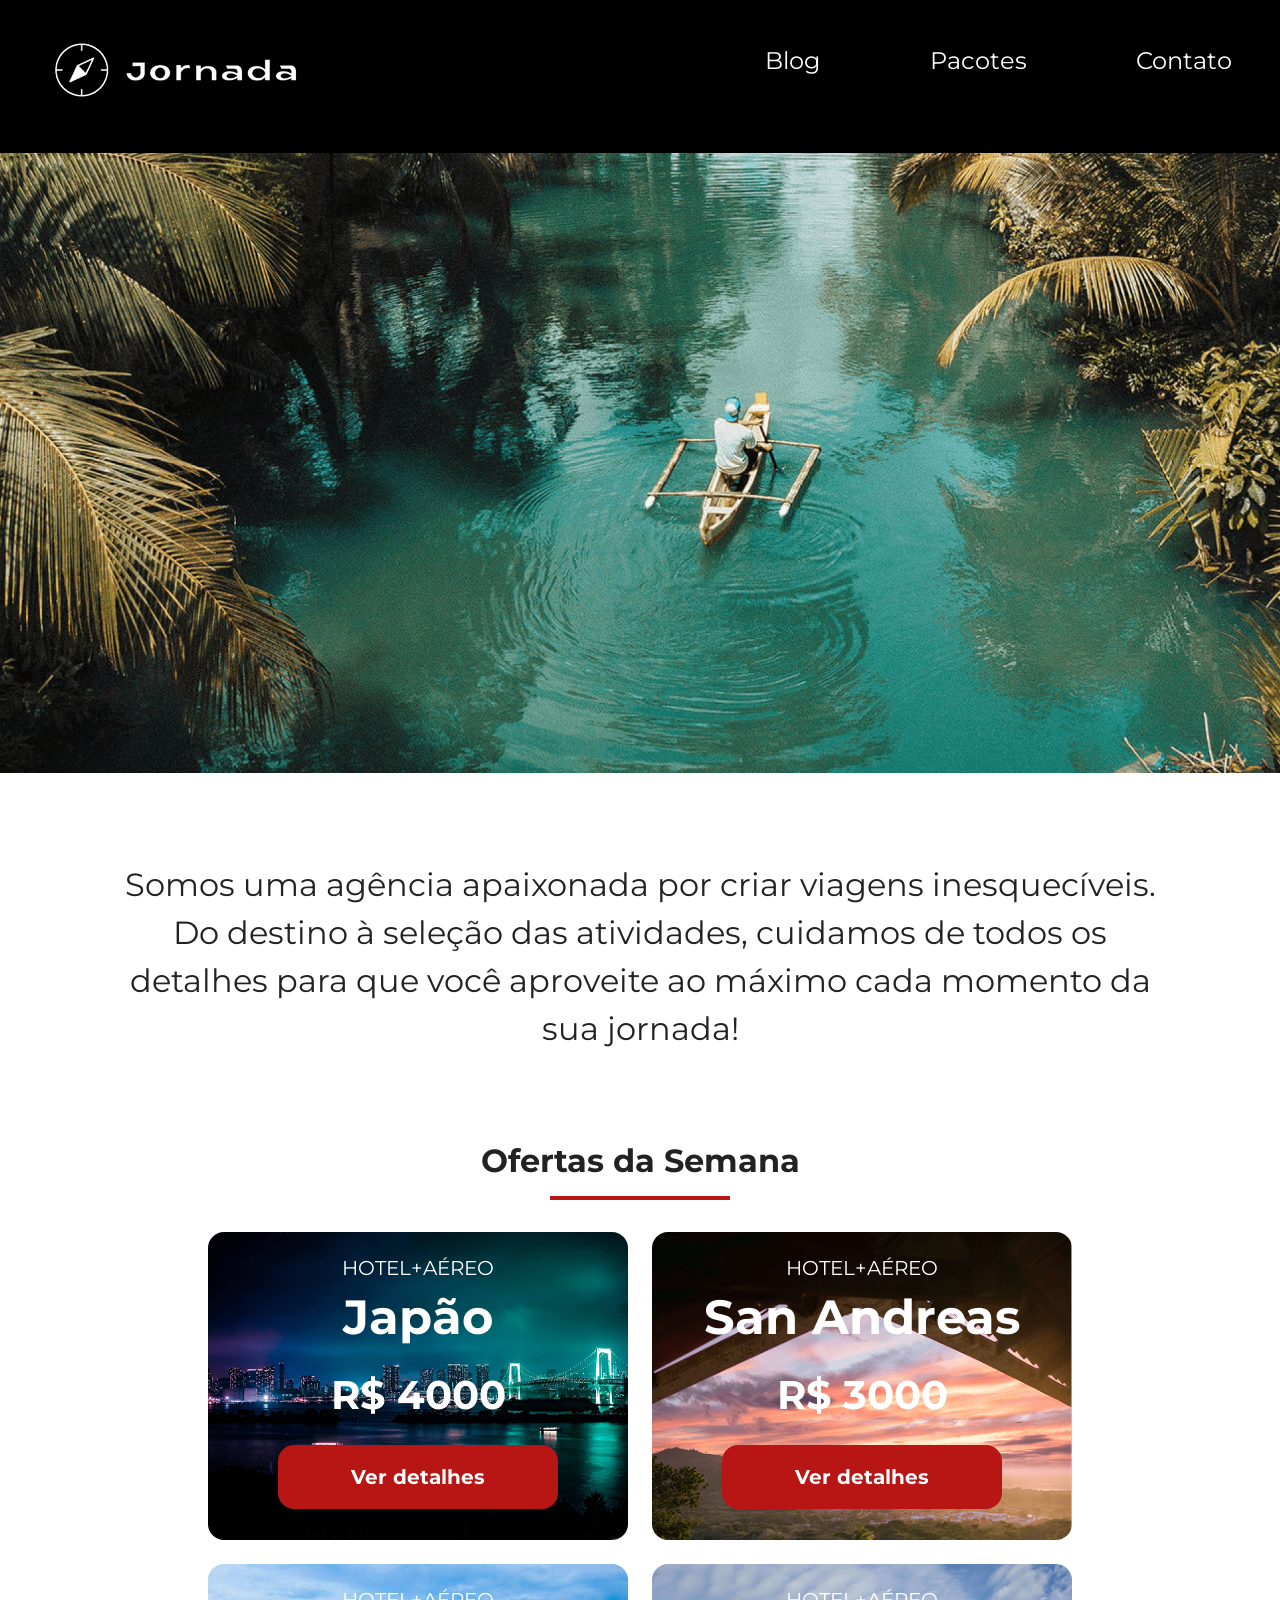
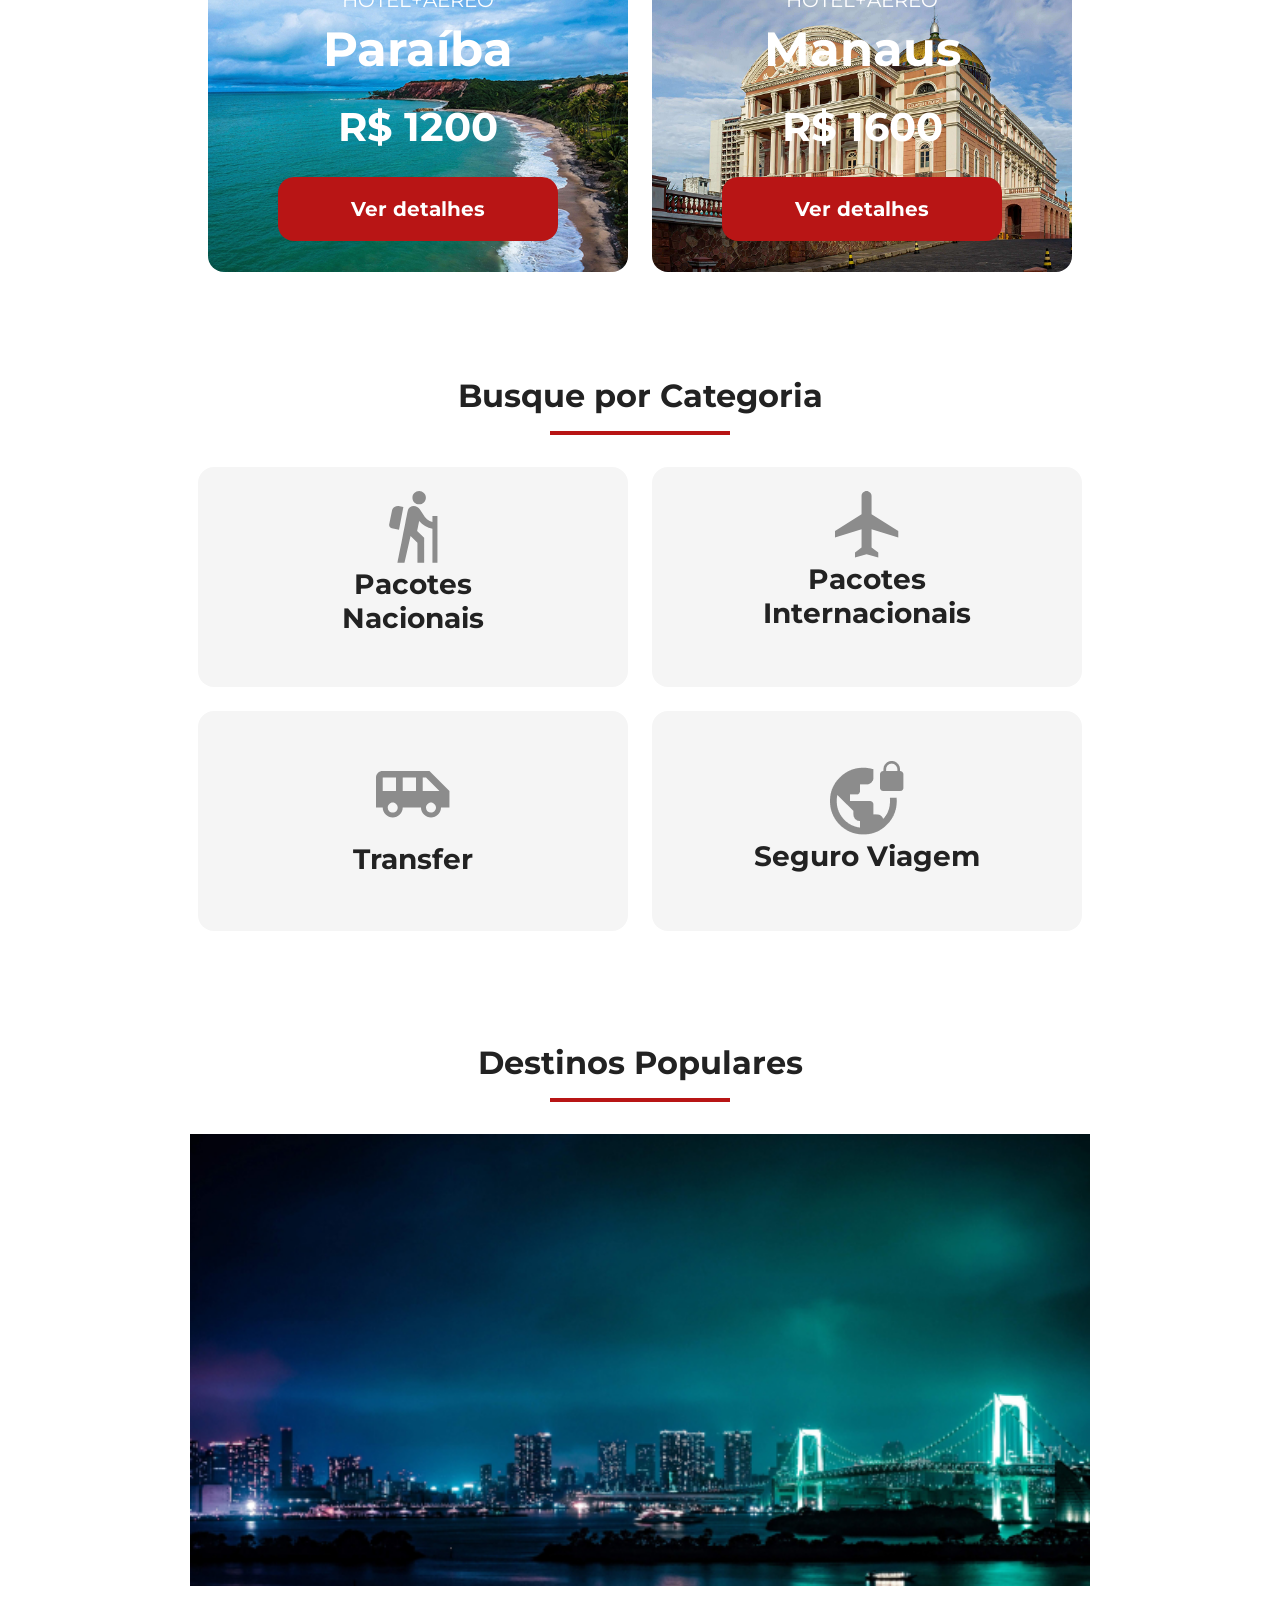
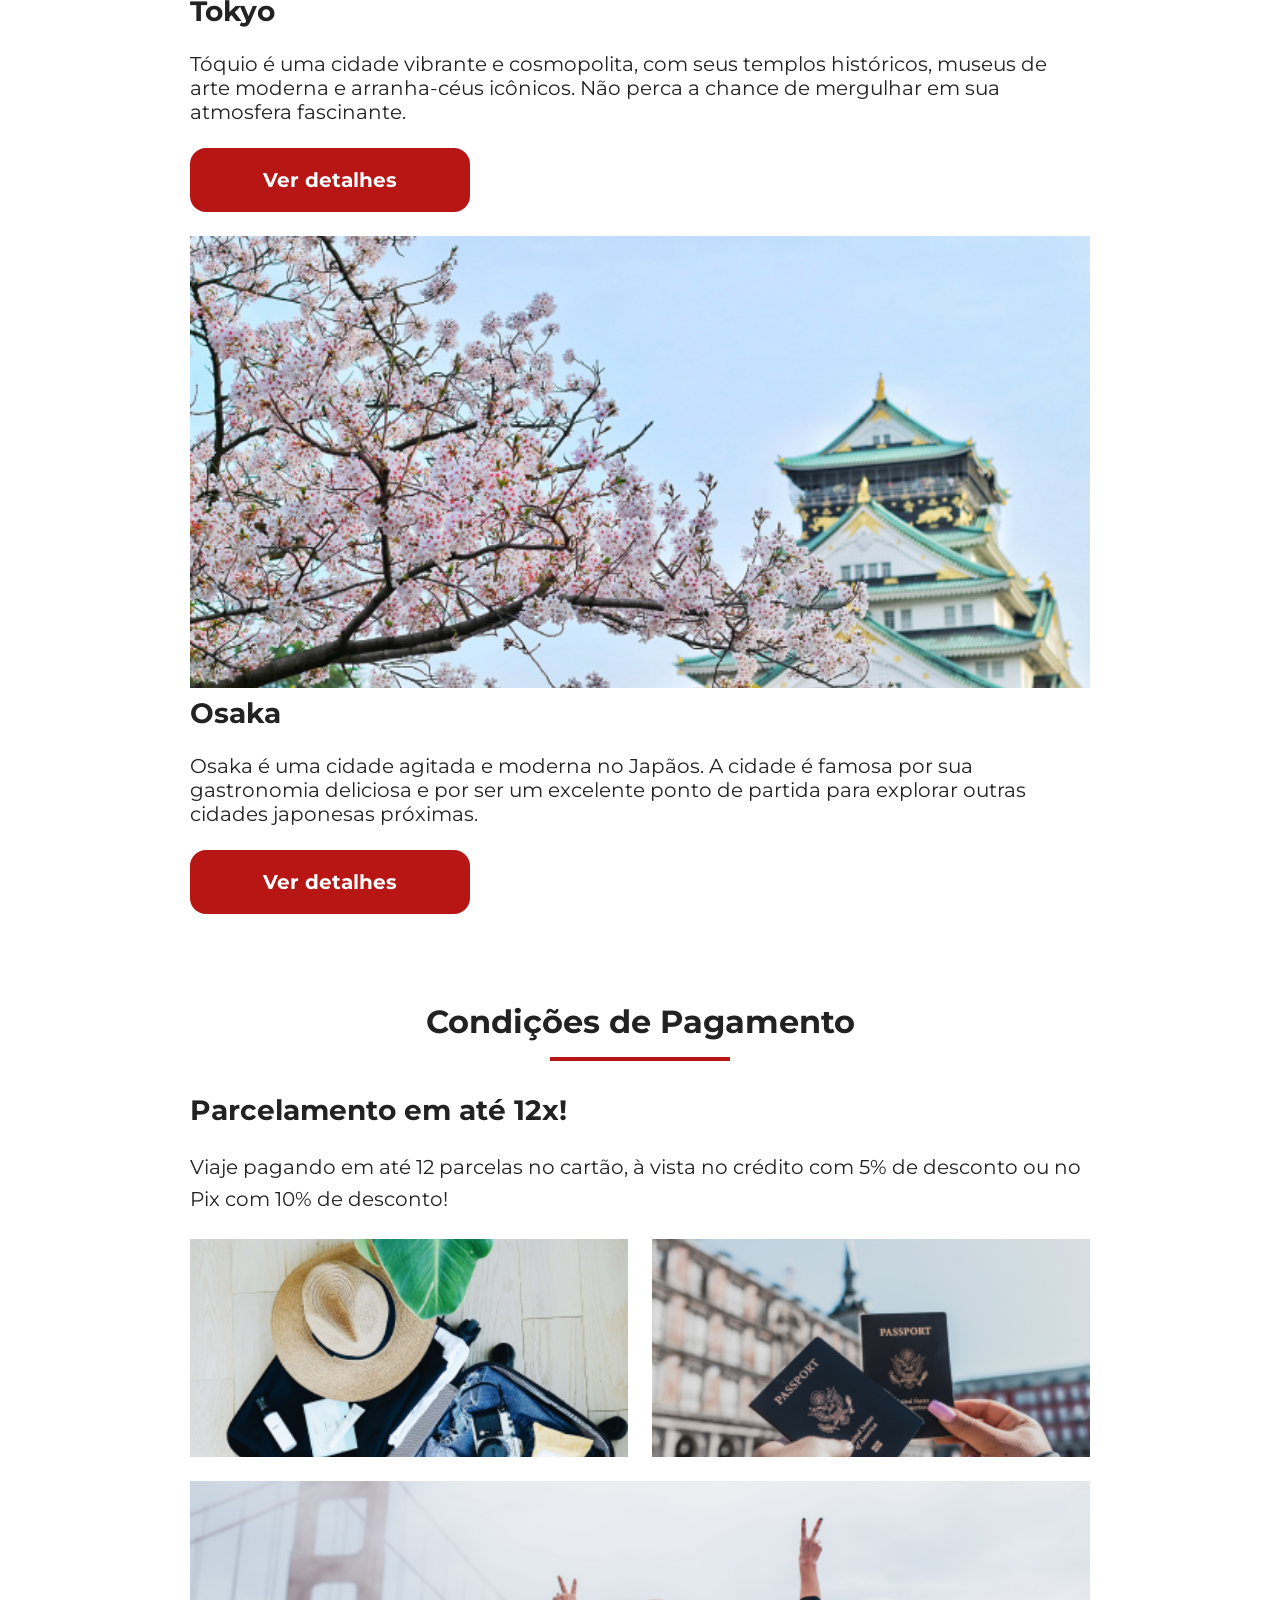
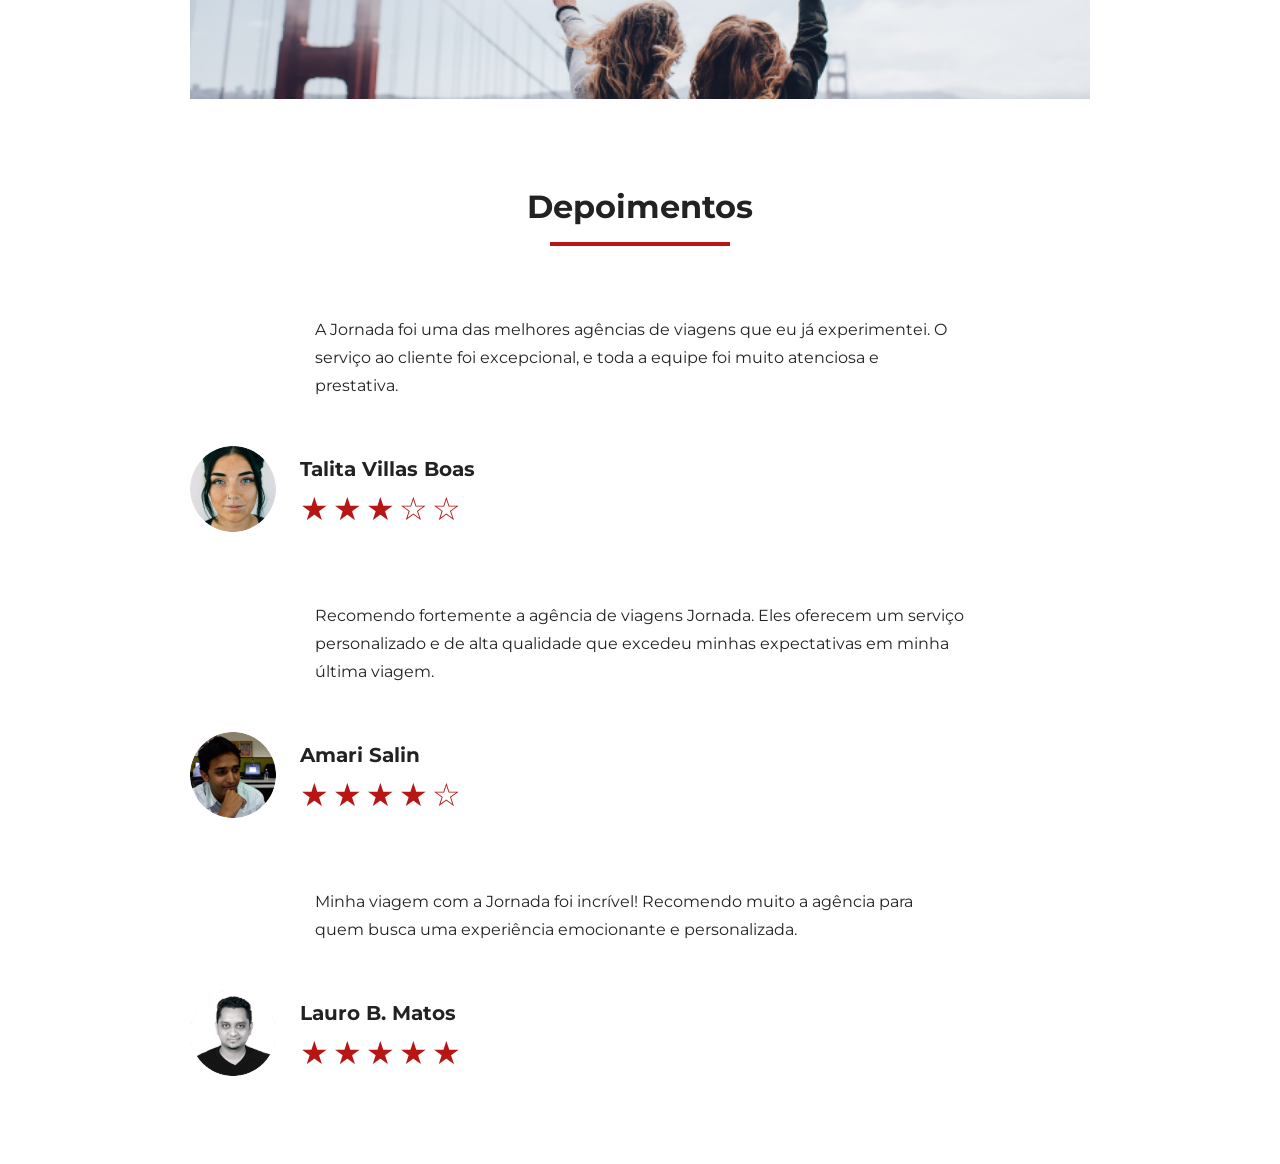
==== index.html @ 27f40245 "finaliza estilos de mobile" ====
<!DOCTYPE html>
<html lang="pt-br">

<head>
    <meta charset="UTF-8" />
    <meta name="viewport" content="width=device-width, initial-scale=1.0" />
    <link rel="preconnect" href="https://fonts.googleapis.com" />
    <link rel="preconnect" href="https://fonts.gstatic.com" crossorigin />
    <link href="https://fonts.googleapis.com/css2?family=Montserrat:ital,wght@0,100..900;1,100..900&display=swap"
        rel="stylesheet" />
    <link rel="stylesheet" href="css/styles.css" />
    <title>Jornada Viagens</title>
</head>

<body>
    <header class="main-header">
        <a class="logo" href="index.html" title="voltar para a página inicial">
            <img class="logo-mobile" src="icons/icon-bussola.png" alt="Bussola do logo jornada viagens na cor branca" />

            <img class="logo-desktop" src="img/Logo-bussola-texto.png" alt="Logo jornada viagens na cor branca" />
        </a>
        <div class="navegation-menu">
            <img src="icons/menu.png" alt="menu" />
            <nav>
                <ul class="navegation-link">
                    <li>
                        <a href="blog.html" target="_blank" title="Acessar blog">Blog</a>
                    </li>
                    <li>
                        <a href="pacotes.html" target="_blank" title="Acessar pacotes de viagem">Pacotes</a>
                    </li>
                    <li>
                        <a href="contato.html" target="_blank" title="Acessar contato">Contato</a>
                    </li>
                </ul>
            </nav>
        </div>
    </header>
    <section class="hero">
        <div class="hero-img"></div>
        <h2>
            Somos uma agência apaixonada por criar viagens inesquecíveis. Do destino
            à seleção das atividades, cuidamos de todos os detalhes para que você
            aproveite ao máximo cada momento da sua jornada!
        </h2>
    </section>
    <section class="offers">
        <div class="section-title">
            <h2>Ofertas da Semana</h2>
            <hr />
        </div>
        <div class="offers-cards">
            <article class="card japao">
                <header>
                    <p>HOTEL+AÉREO</p>
                    <h3>
                        Japão <br />
                        <span>R$ 4000</span>
                    </h3>
                </header>
                <footer>
                    <a href="#" class="button">Ver detalhes</a>
                </footer>
            </article>
            <article class="card san-andreas">
                <header>
                    <p>HOTEL+AÉREO</p>
                    <h3>
                        San Andreas <br />
                        <span>R$ 3000</span>
                    </h3>
                </header>
                <footer>
                    <a href="#" class="button">Ver detalhes</a>
                </footer>
            </article>
            <article class="card paraiba">
                <header>
                    <p>HOTEL+AÉREO</p>
                    <h3>
                        Paraíba <br />
                        <span>R$ 1200</span>
                    </h3>
                </header>
                <footer>
                    <a href="#" class="button">Ver detalhes</a>
                </footer>
            </article>
            <article class="card manaus">
                <header>
                    <p>HOTEL+AÉREO</p>
                    <h3>
                        Manaus <br />
                        <span>R$ 1600</span>
                    </h3>
                </header>
                <footer>
                    <a href="#" class="button">Ver detalhes</a>
                </footer>
            </article>
        </div>
    </section>
    <section class="categories">
        <div class="section-title">
            <h2>Busque por Categoria</h2>
            <hr />
        </div>
        <div class="categories-cards">
            <a class="card" href="#" target="_blank" title="Busque pela categoria Pacotes Nacionais">
                <img src="./icons/icon - pacotes nacionais.svg"
                    alt="ícone cinza representando uma pessoa fazendo tracking">
                <h3 class="content-title">
                    Pacotes <br />
                    Nacionais
                </h3>
            </a>

            <a class="card" href="#" target="_blank" title="Busque pela categoria Pacotes Internacionais">
                <img src="./icons/icon - pacotes interacionais.svg" alt="ícone cinza representando um avião">
                <h3 class="content-title">
                    Pacotes <br />
                    Internacionais
                </h3>
            </a>

            <a class="card single-line transfer" href="#" target="_blank" title="Busque pela categoria Transfer">
                <img src="./icons/icon - transfer.svg" alt="ícone cinza representando um ônibus" />
                <h3 class="content-title">Transfer</h3>
            </a>

            <a class="card single-line" href="#" target="_blank" title="Busque pela categoria Seguro Viagem">
                <img src="./icons/icon - seguro viagem.png"
                    alt="ícone cinza representando o planeta terra com um cadeado" />
                <h3 class="content-title">Seguro Viagem</h3>
            </a>
            <div>
    </section>
    <section class="destinations">
        <div class="section-title">
            <h2>Destinos Populares</h2>
            <hr />
        </div>
        <div class="destinations-cards">
            <article class="card tokyo">
                <header>
                    <div class="img-card"></div>
                    <h4>Tokyo</h4>
                </header>
                <p>Tóquio é uma cidade vibrante e cosmopolita, com seus templos históricos, museus de arte
                    moderna e arranha-céus icônicos. Não perca a chance de mergulhar em sua atmosfera
                    fascinante.</p>
                <footer>
                    <a href="#" class="button" target="_blank" title="Veja mais detalhes do destino Tokyo">Ver
                        detalhes</a>
                </footer>
            </article>

            <article class="card osaka">
                <header>
                    <div class="img-card"></div>
                    <h4>Osaka</h4>
                </header>
                <p>Osaka é uma cidade agitada e moderna no Japãos. A cidade é famosa por sua gastronomia deliciosa e por
                    ser um excelente ponto de partida para explorar outras cidades japonesas próximas.</p>
                <footer>
                    <a href="#" class="button" target="_blank" title="Veja mais detalhes do destino Osaka">Ver
                        detalhes</a>
                </footer>
            </article>
        </div>
    </section>
    <section class="payments">
        <div class="section-title">
            <h2>Condições de Pagamento</h2>
            <hr />
        </div>
        <div class="content-container">
            <div class="text-content">
                <h3 class="content-title">Parcelamento em até 12x!</h3>
                <p class="content-text">Viaje pagando em até 12 parcelas no cartão, à vista no crédito com 5% de
                    desconto ou
                    no Pix com 10% de
                    desconto! </p>
            </div>
            <div class="image-gallery">
                <div class="image first"></div>
                <div class="image second"></div>
                <div class="image third colspan-2"></div>
            </div>
        </div>
    </section>
    <section class="testimonials">
        <div class="section-title">
            <h2>Depoimentos</h2>
            <hr />
        </div>
        <div class="testimonial-container">
            <article>
                <header>
                    <p>A Jornada foi uma das melhores agências de viagens que eu já experimentei. O serviço ao cliente
                        foi excepcional, e toda a equipe foi muito atenciosa e prestativa.</p>
                </header>
                <footer>
                    <img src="./img/profile-1.png" alt="Foto perfil Talita Villas Boas">
                    <div class="profile-content">
                        <h4>Talita Villas Boas</h4>
                        <div class="rating">
                            <span class="star">★</span>
                            <span class="star">★</span>
                            <span class="star">★</span>
                            <span class="star">☆</span>
                            <span class="star">☆</span>
                        </div>
                    </div>
                </footer>
            </article>
            <article>
                <header>
                    <p>Recomendo fortemente a agência de viagens Jornada. Eles oferecem um serviço personalizado e de
                        alta qualidade que excedeu minhas expectativas em minha última viagem.</p>
                </header>
                <footer>
                    <img src="./img/profile-2.png" alt="Foto perfil Amari Salin">
                    <div class="profile-content">
                        <h4>Amari Salin</h4>
                        <div class="rating">
                            <span class="star">★</span>
                            <span class="star">★</span>
                            <span class="star">★</span>
                            <span class="star">★</span>
                            <span class="star">☆</span>
                        </div>
                    </div>
                </footer>
            </article>
            <article>
                <header>
                    <p>Minha viagem com a Jornada foi incrível! Recomendo muito a agência para quem busca uma
                        experiência emocionante e personalizada.</p>
                </header>
                <footer>
                    <img src="./img/profile-3.png" alt="Foto perfil Lauro B. Matos">
                    <div class="profile-content">
                        <h4>Lauro B. Matos</h4>
                        <div class="rating">
                            <span class="star">★</span>
                            <span class="star">★</span>
                            <span class="star">★</span>
                            <span class="star">★</span>
                            <span class="star">★</span>
                        </div>
                    </div>
                </footer>
            </article>
        </div>
    </section>
    <script src="js/script.js"></script>
</body>

</html>
---- css/styles.css ----
@import url(global.css);
@import url(header.css);
@import url(hero.css);
@import url(offers.css);
@import url(categories.css);
@import url(destinations.css);
@import url(payment.css);
@import url(testimonials.css);
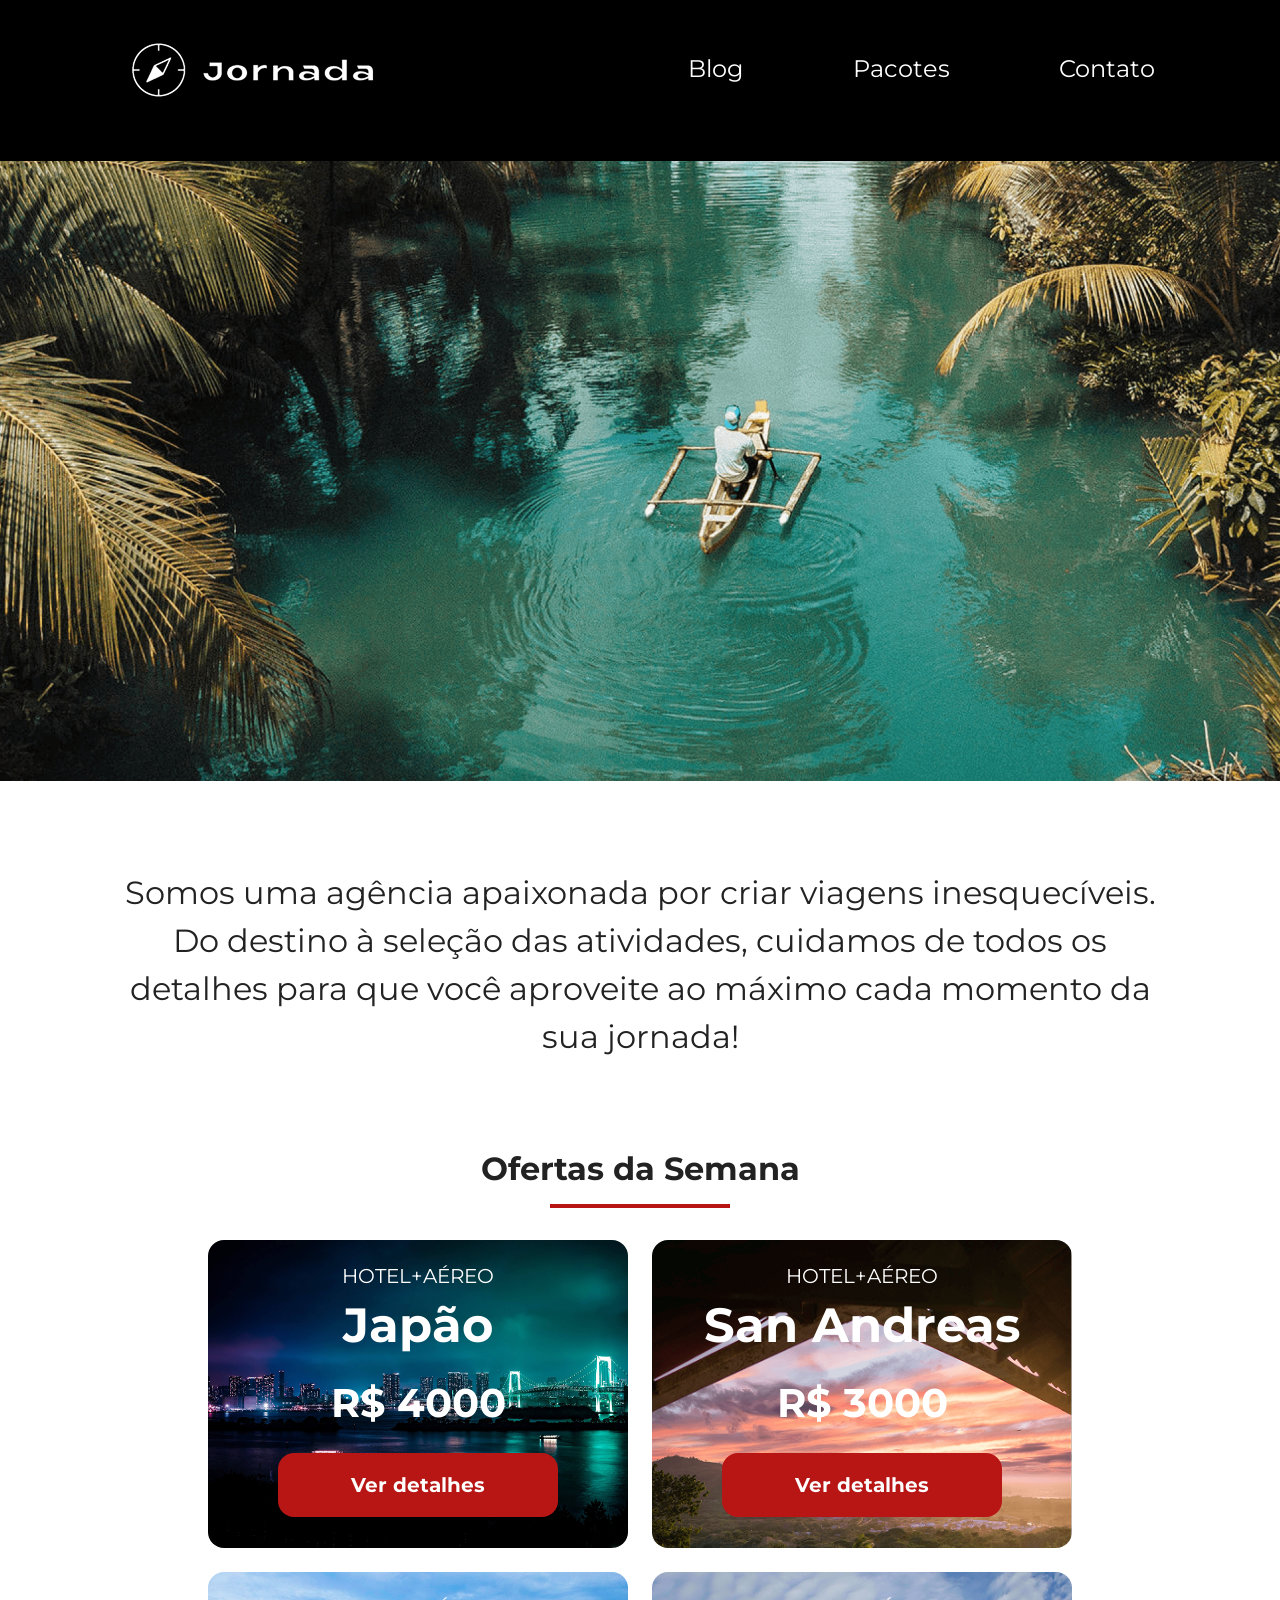
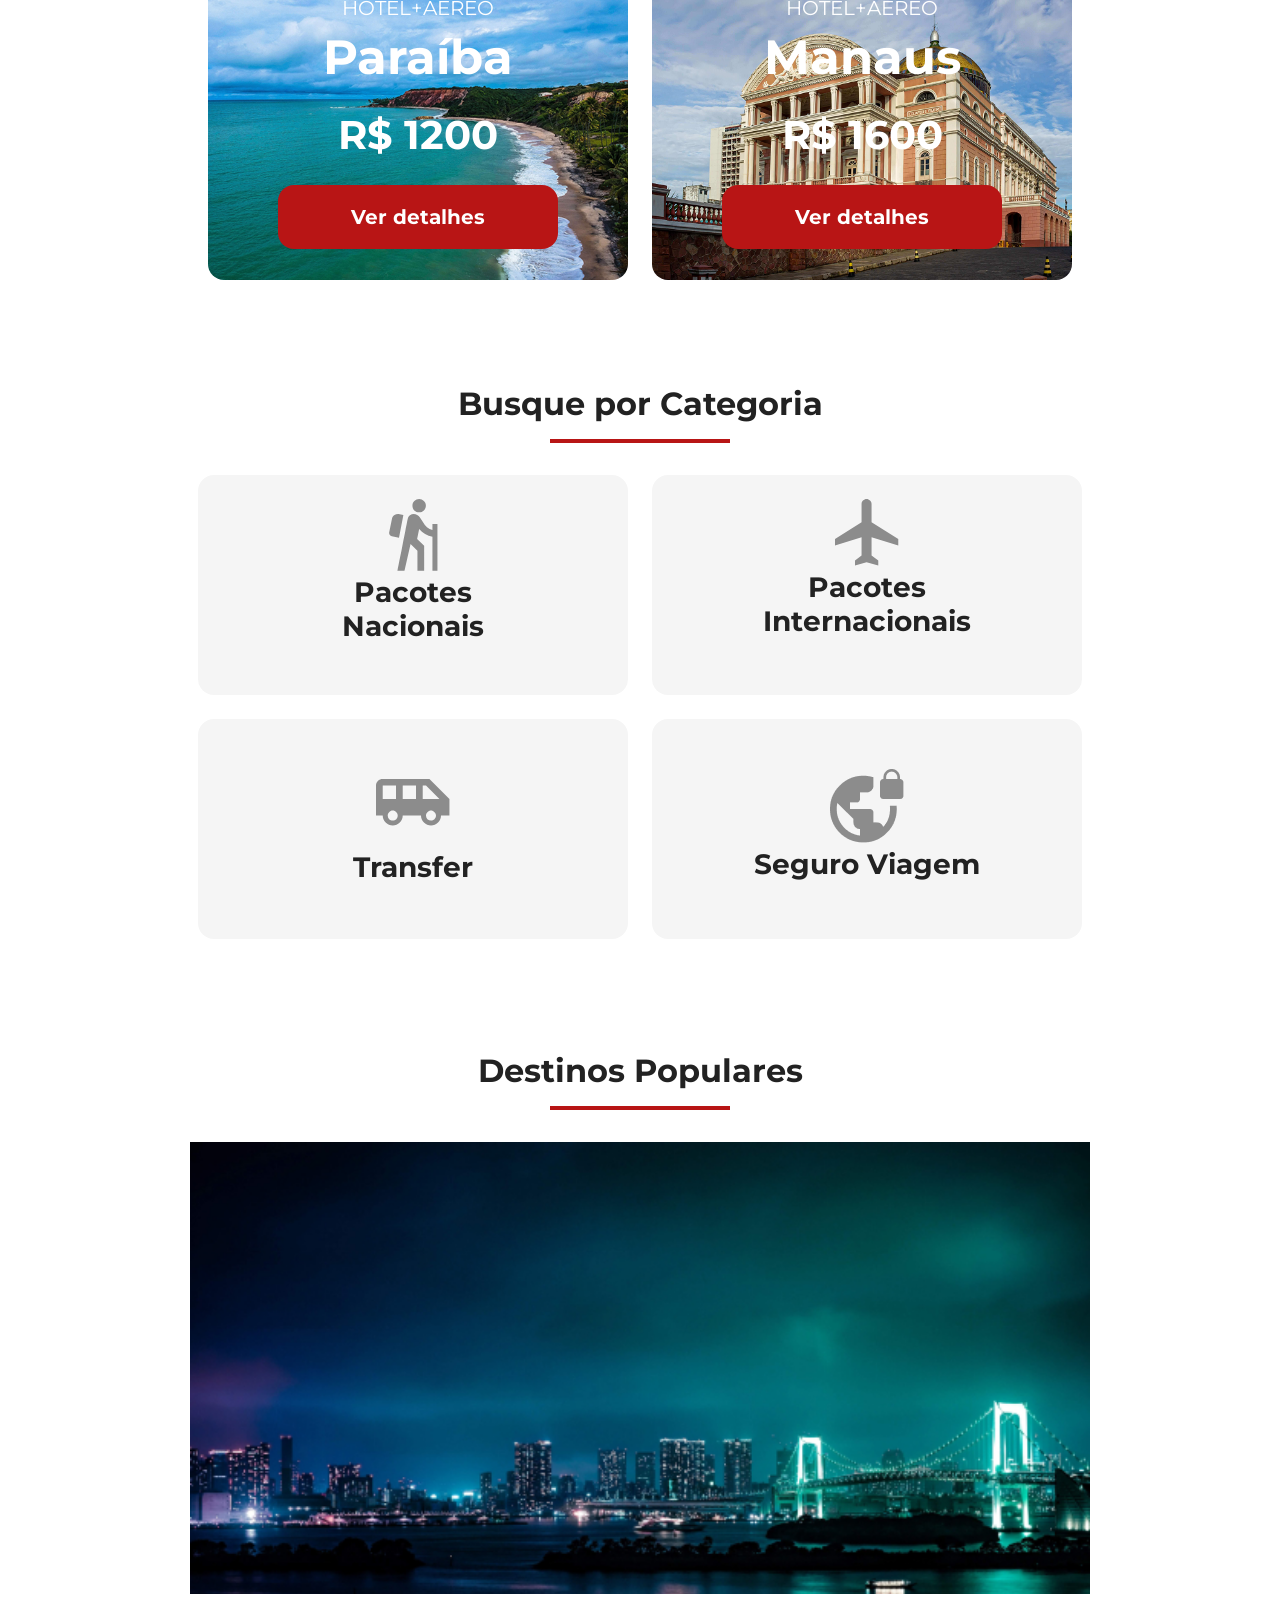
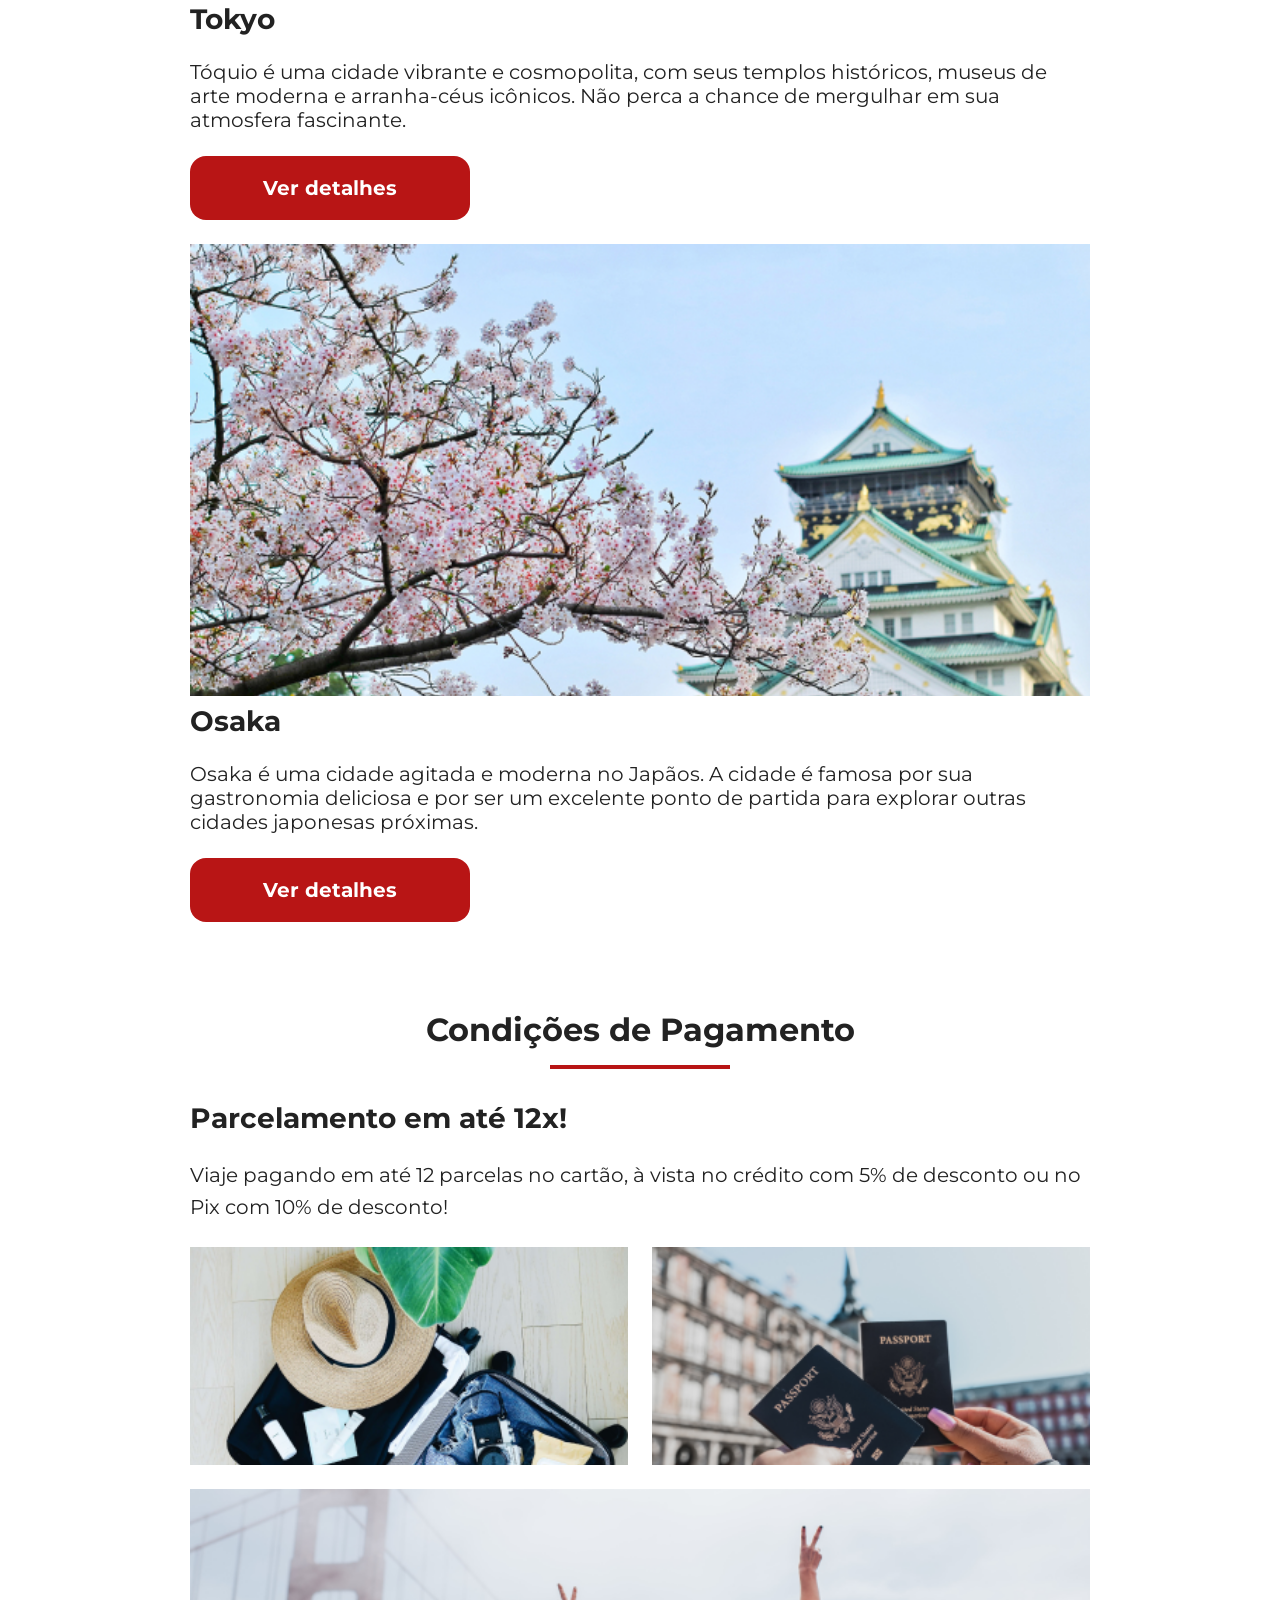
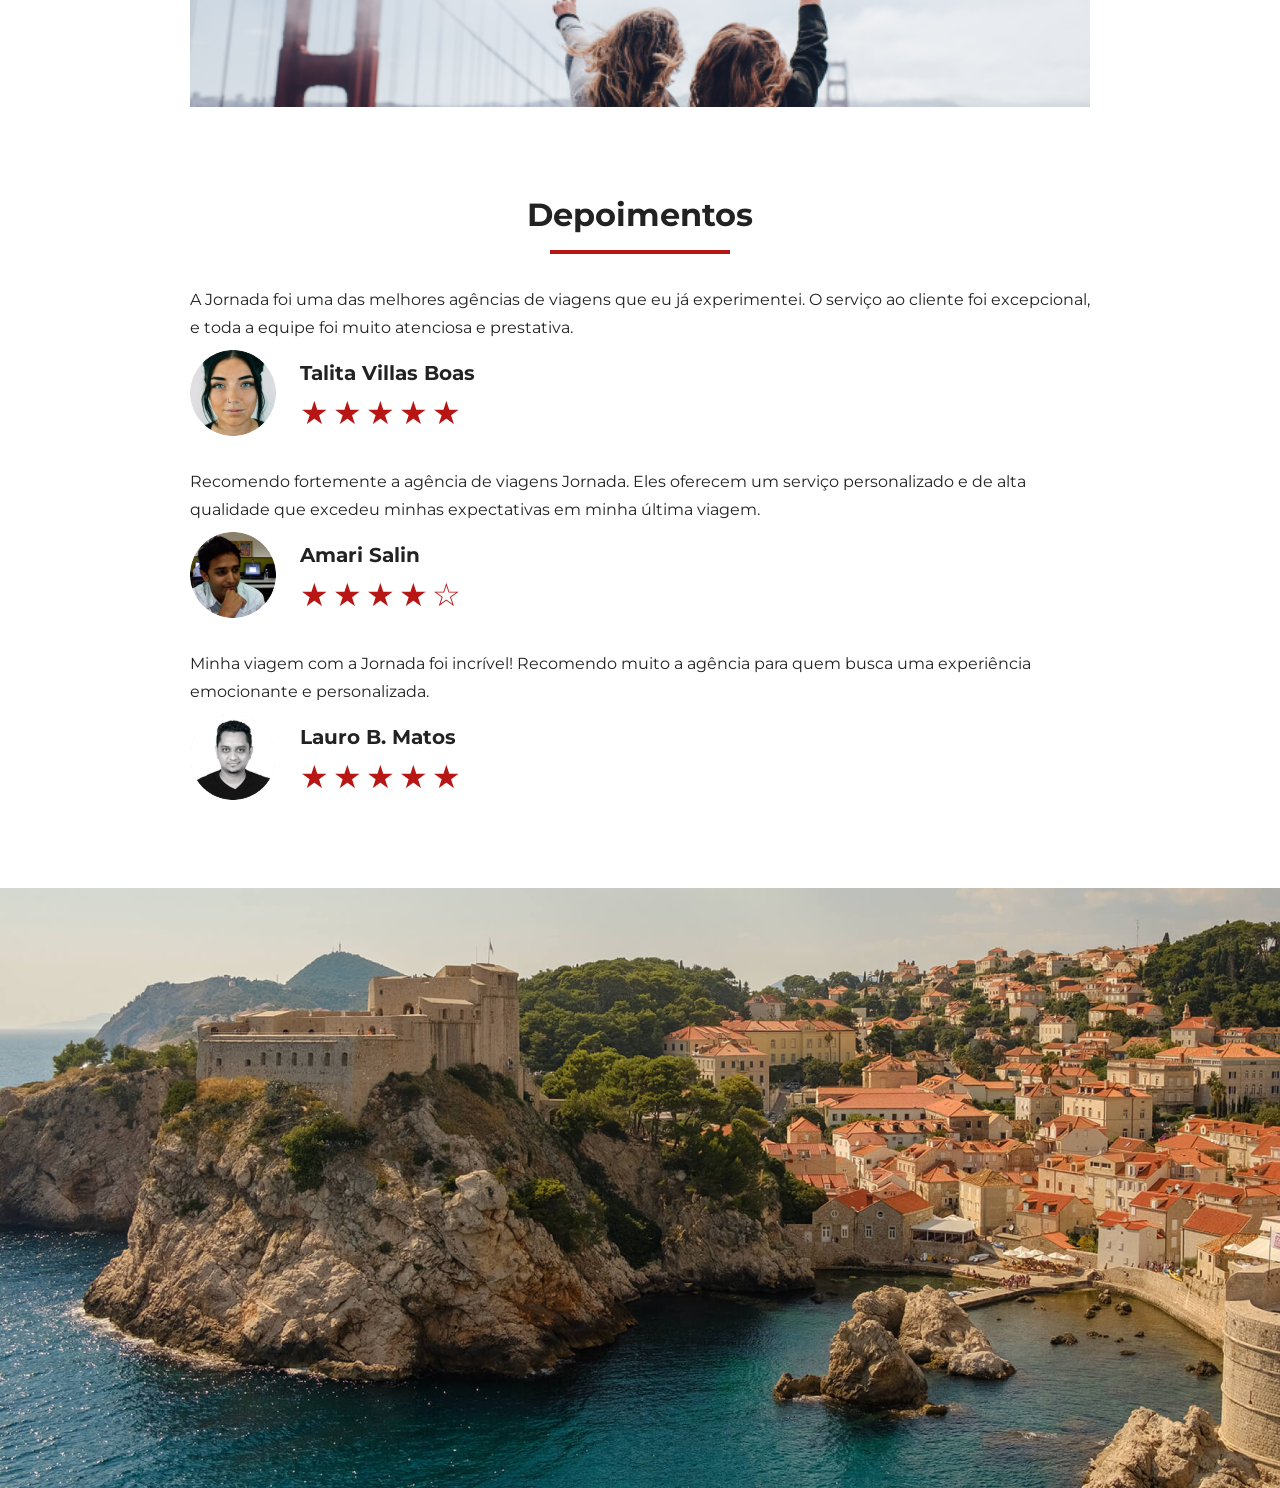
==== commit a2c75f01: "Merge pull request #11 from LauraGavira3/feat/bottom-hero finaliza bottom hero" ====
--- a/index.html
+++ b/index.html
@@ -208,8 +208,8 @@
                             <span class="star">★</span>
                             <span class="star">★</span>
                             <span class="star">★</span>
-                            <span class="star">☆</span>
-                            <span class="star">☆</span>
+                            <span class="star">★</span>
+                            <span class="star">★</span>
                         </div>
                     </div>
                 </footer>
@@ -254,6 +254,9 @@
             </article>
         </div>
     </section>
+    <section class="bottom-hero">
+        <div class="hero-img"></div>
+    </section>
     <script src="js/script.js"></script>
 </body>
 
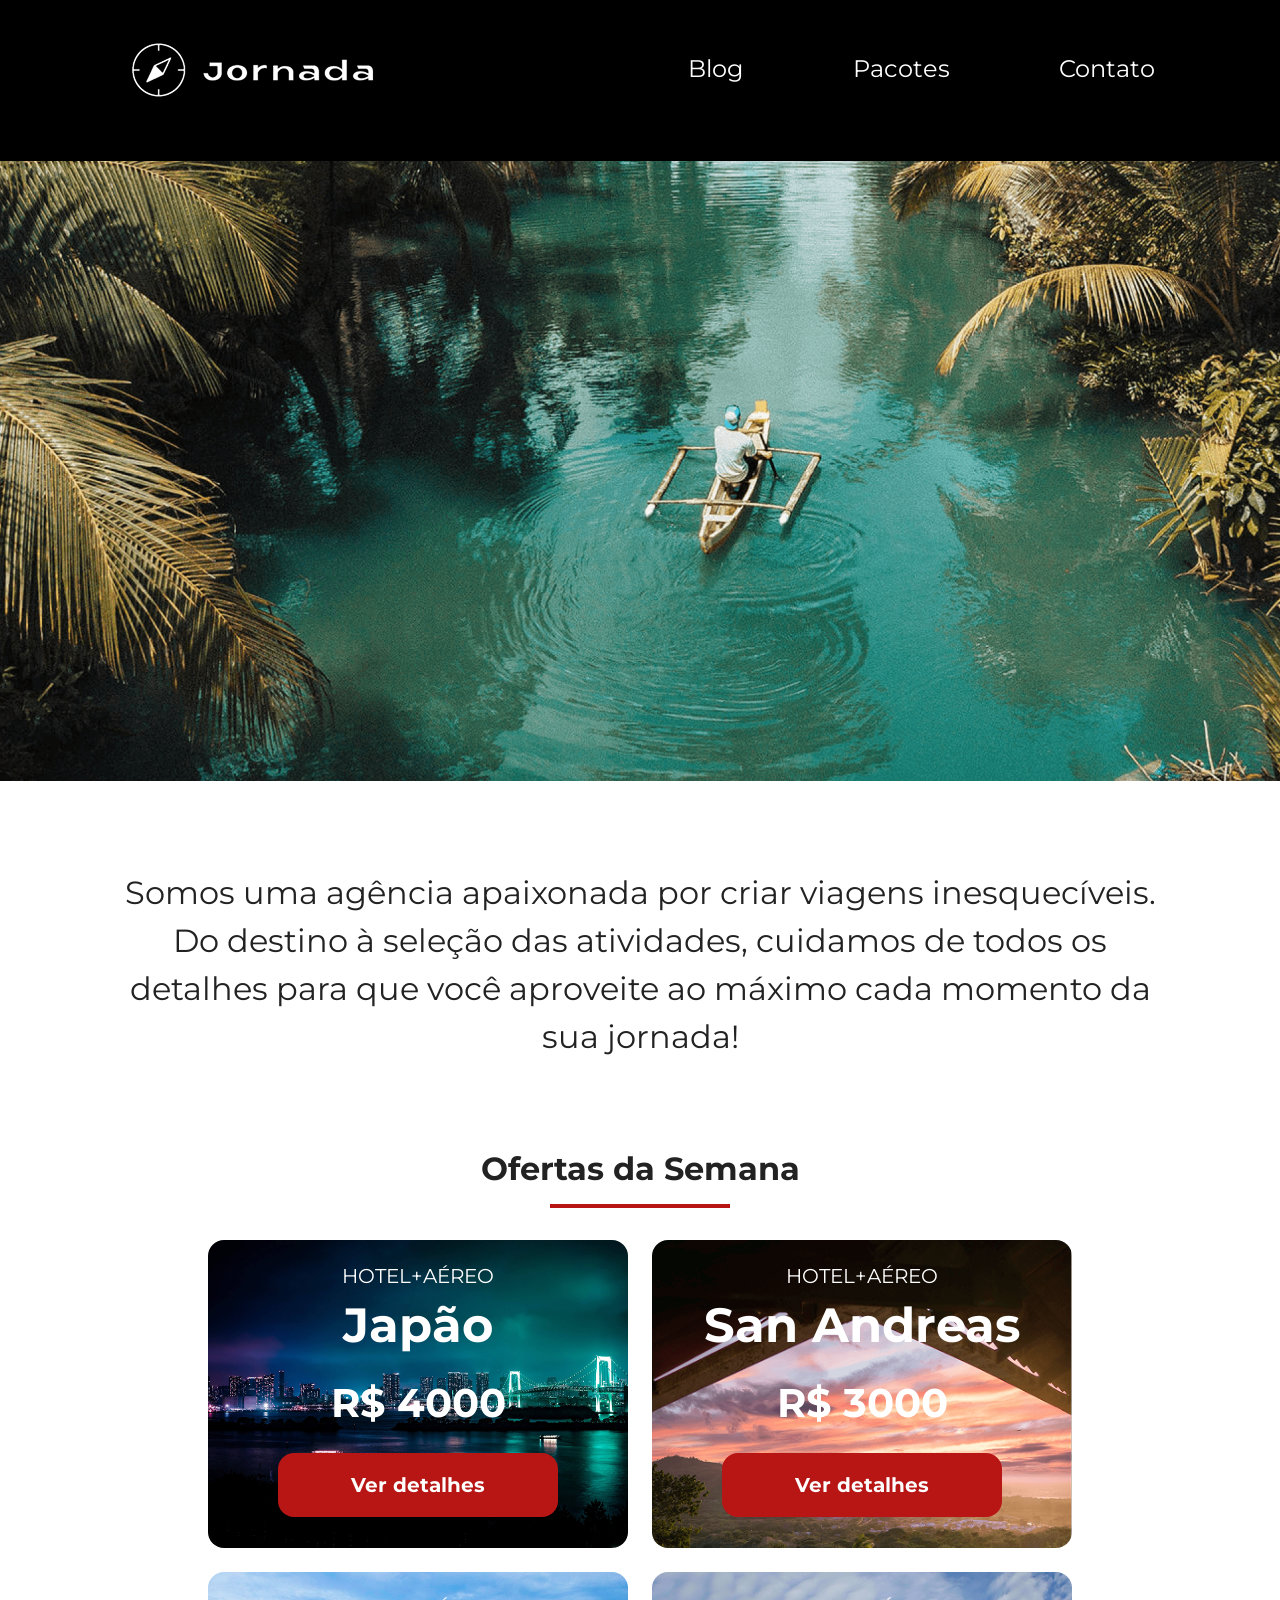
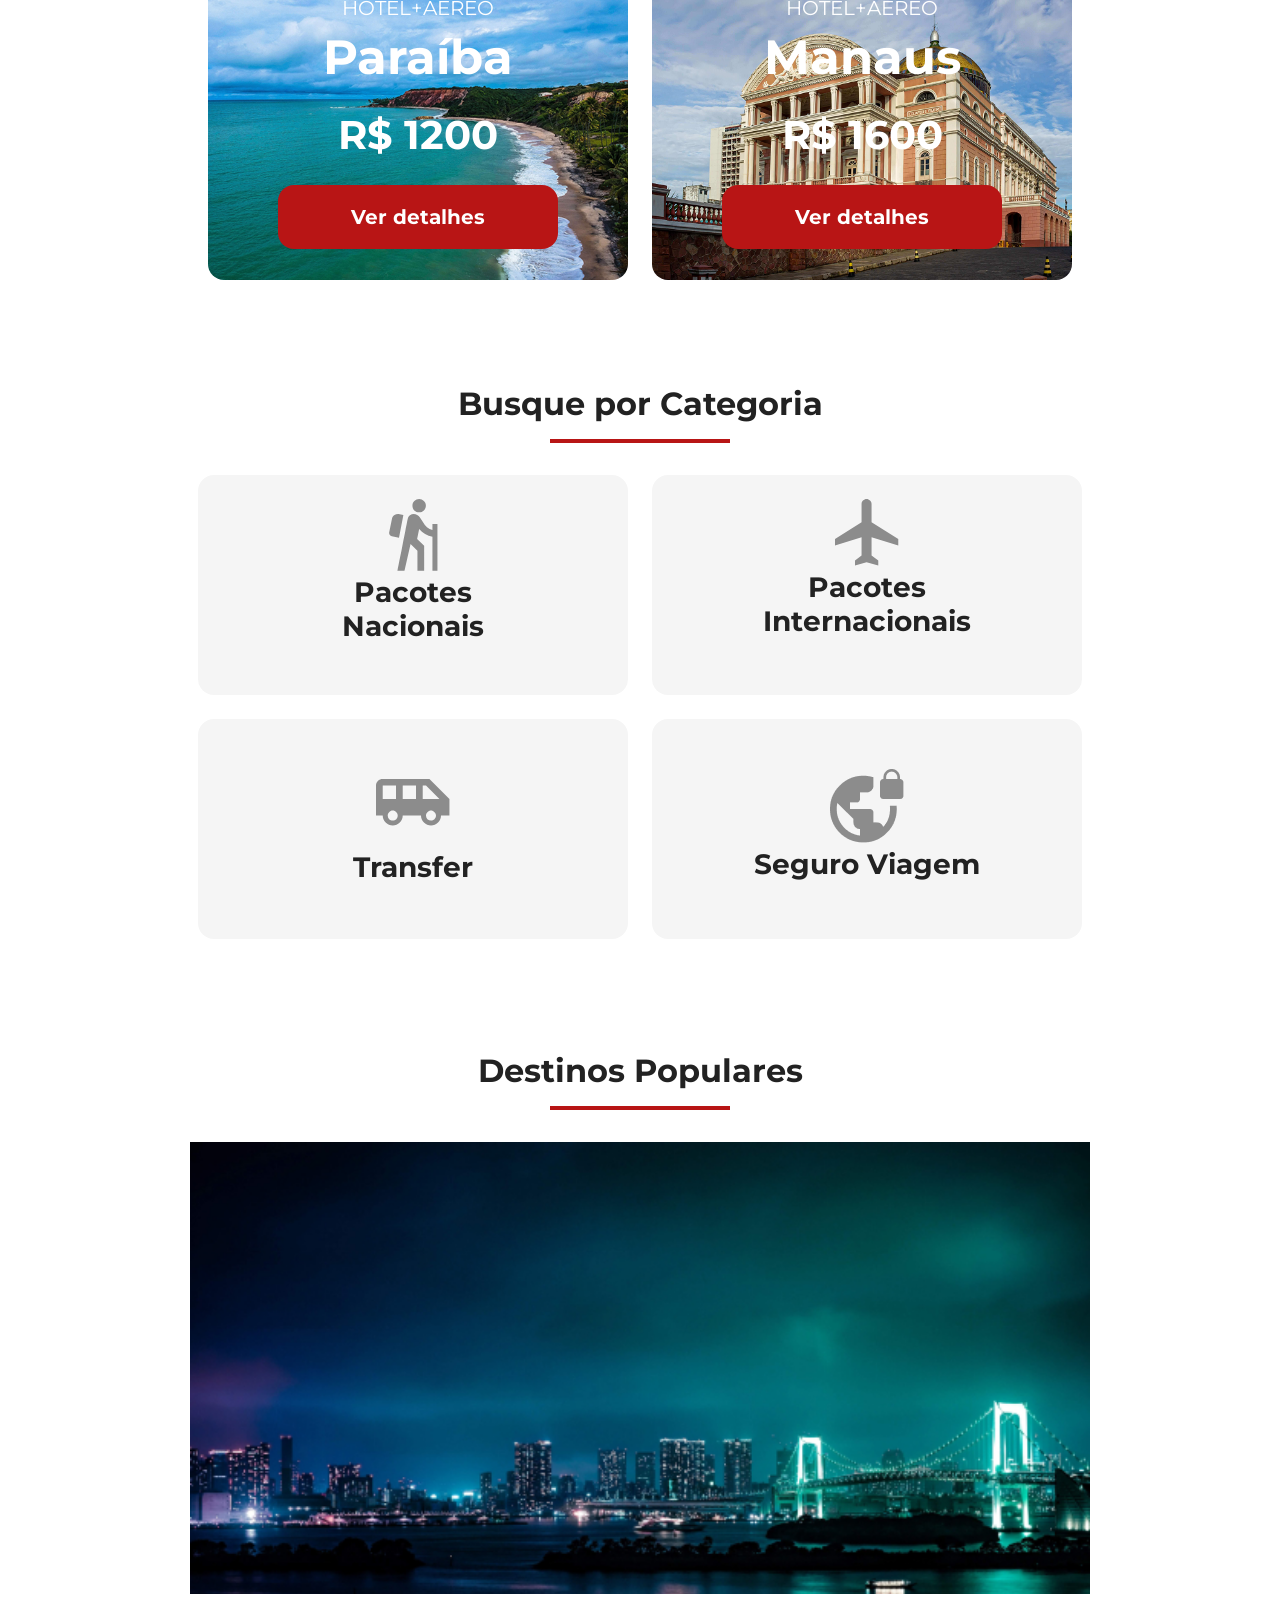
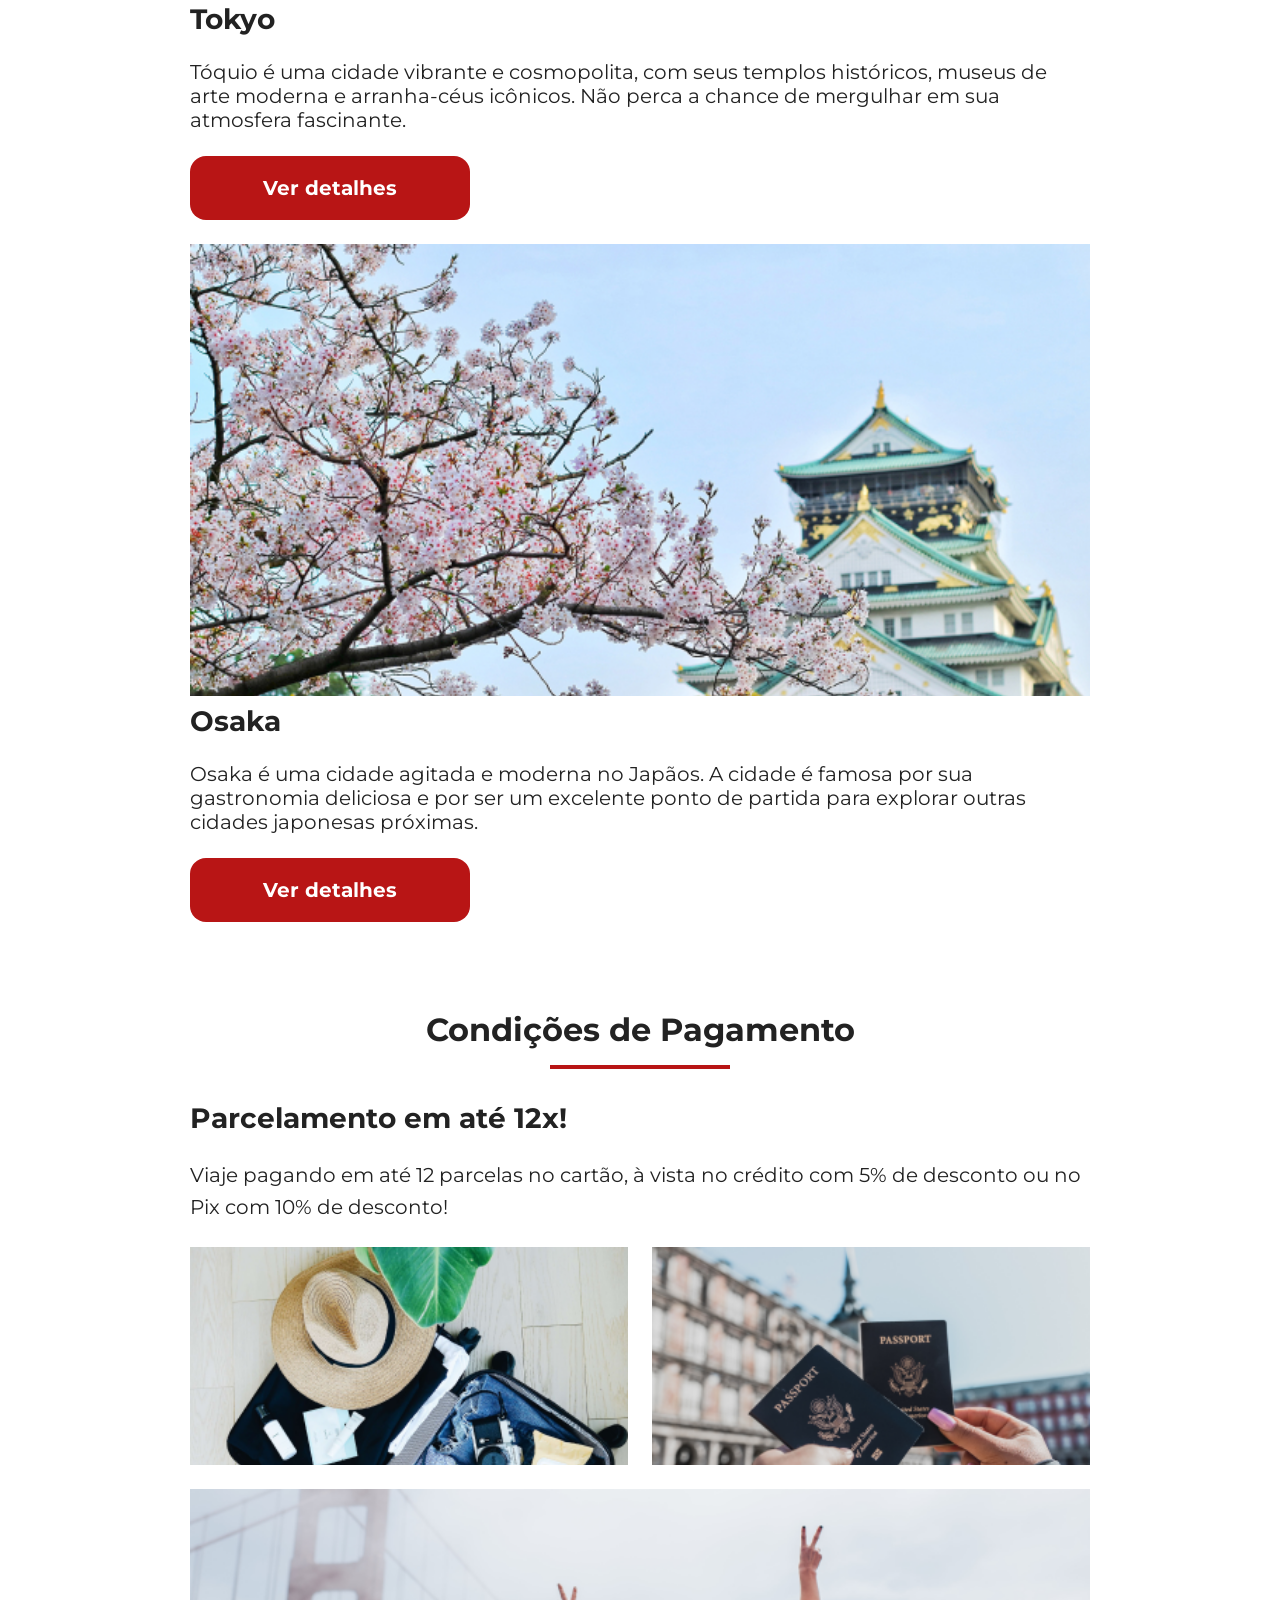
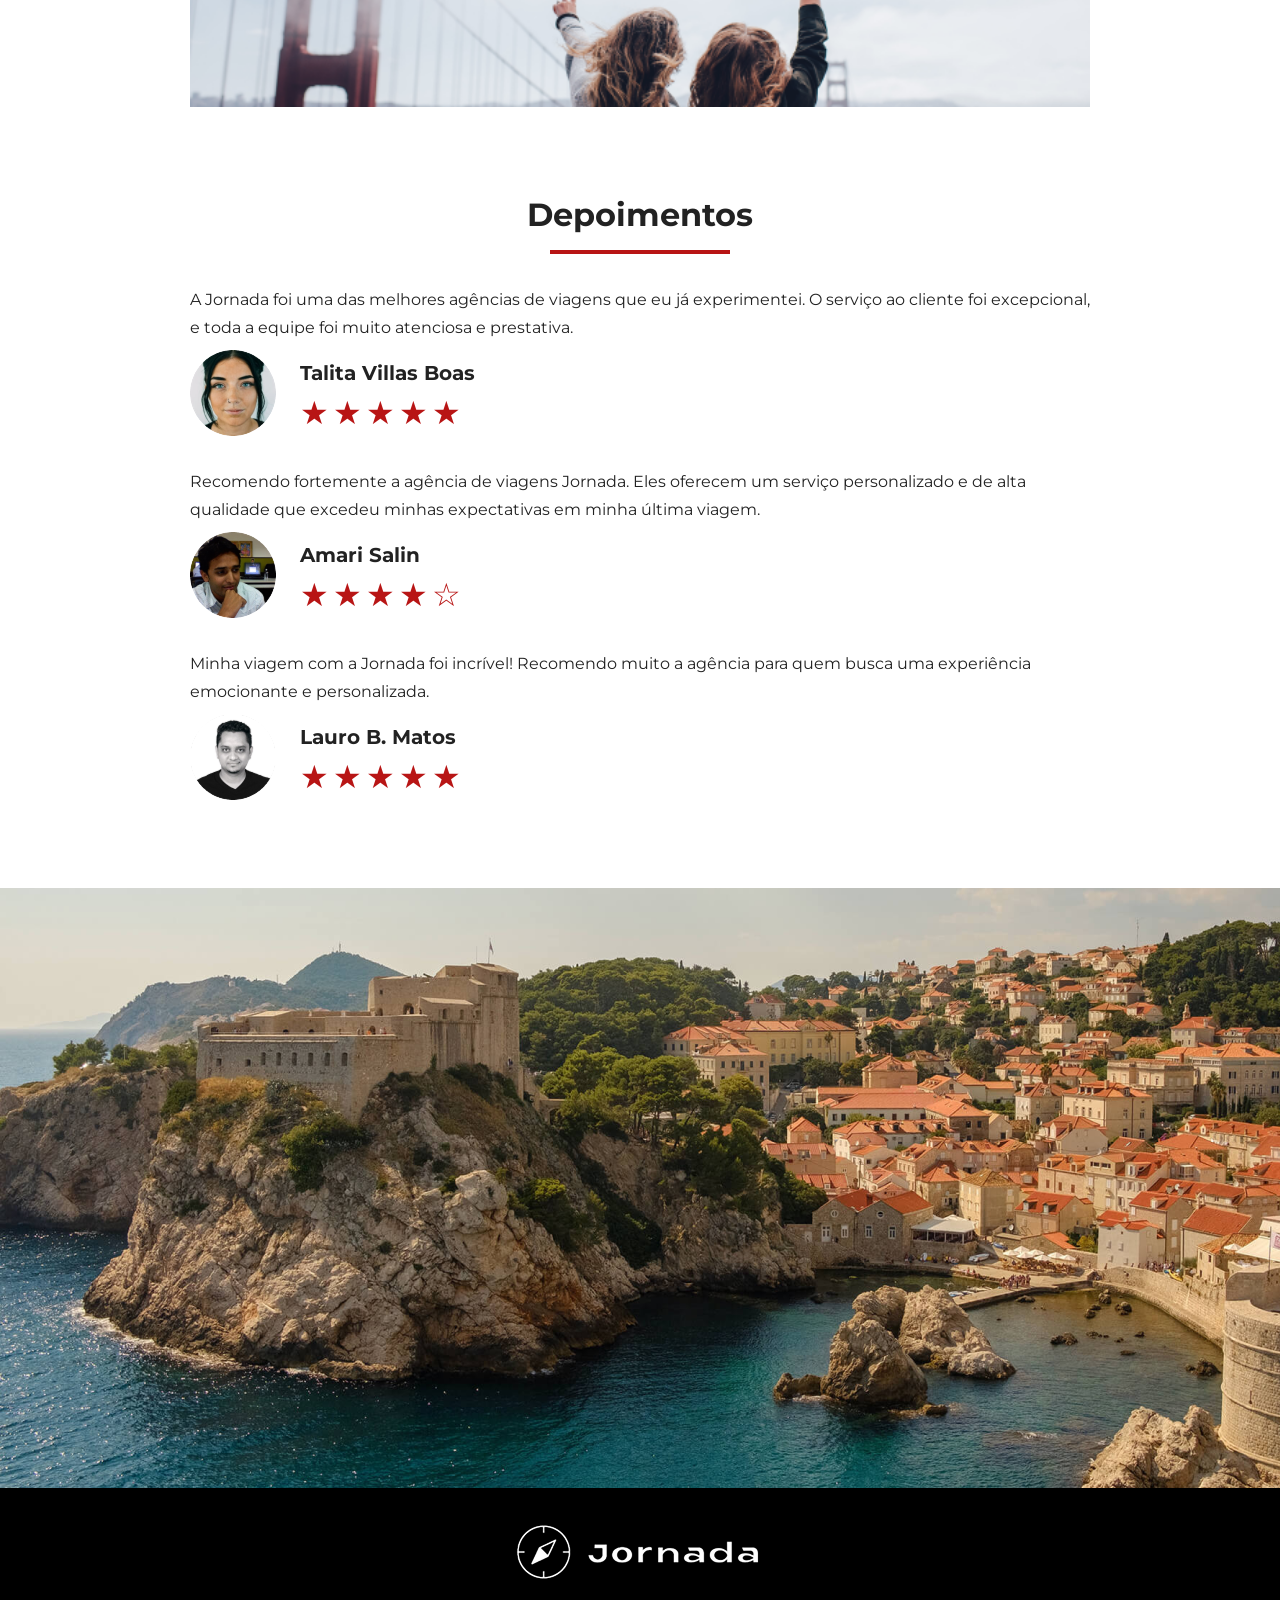
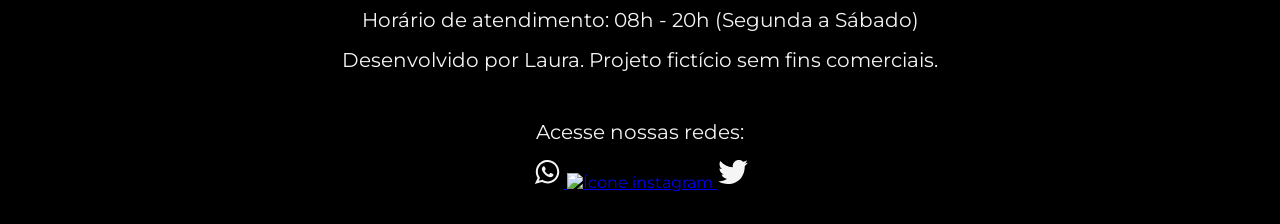
==== commit 868e274a: "Merge pull request #12 from LauraGavira3/feat/footer footer finalizado" ====
--- a/index.html
+++ b/index.html
@@ -257,6 +257,25 @@
     <section class="bottom-hero">
         <div class="hero-img"></div>
     </section>
+    <footer class="main-footer">
+        <div class="footer-content">
+            <img src="./img/Logo-bussola-texto.png" alt="Logo completo Jornada Viagens">
+            <p>Horário de atendimento: 08h - 20h (Segunda a Sábado)</p>
+            <p>Desenvolvido por Laura. Projeto fictício sem fins comerciais.</p>
+        </div>
+        <div class="footer-social">
+            <p>Acesse nossas redes:</p>
+            <a href="#" target="_blank" title="Acesse o Whatsapp do Jornada Viagens">
+                <img src="./icons/Whatsapp.svg" alt="Ícone Whatsapp">
+            </a>
+            <a href="#" target="_blank" title="Acesse o instagram do Jornada Viagens">
+                <img src="./icons/Instagram.svg" alt="Ícone instagram">
+            </a>
+            <a href="#" target="_blank" title="Acesse o Twitter do Jornada Viagens">
+                <img src="./icons/Twitter.svg" alt="Ícone Twitter">
+            </a>
+        </div>
+    </footer>
     <script src="js/script.js"></script>
 </body>
 
--- a/css/styles.css
+++ b/css/styles.css
@@ -5,4 +5,5 @@
 @import url(categories.css);
 @import url(destinations.css);
 @import url(payment.css);
-@import url(testimonials.css);+@import url(testimonials.css);
+@import url(footer.css);
